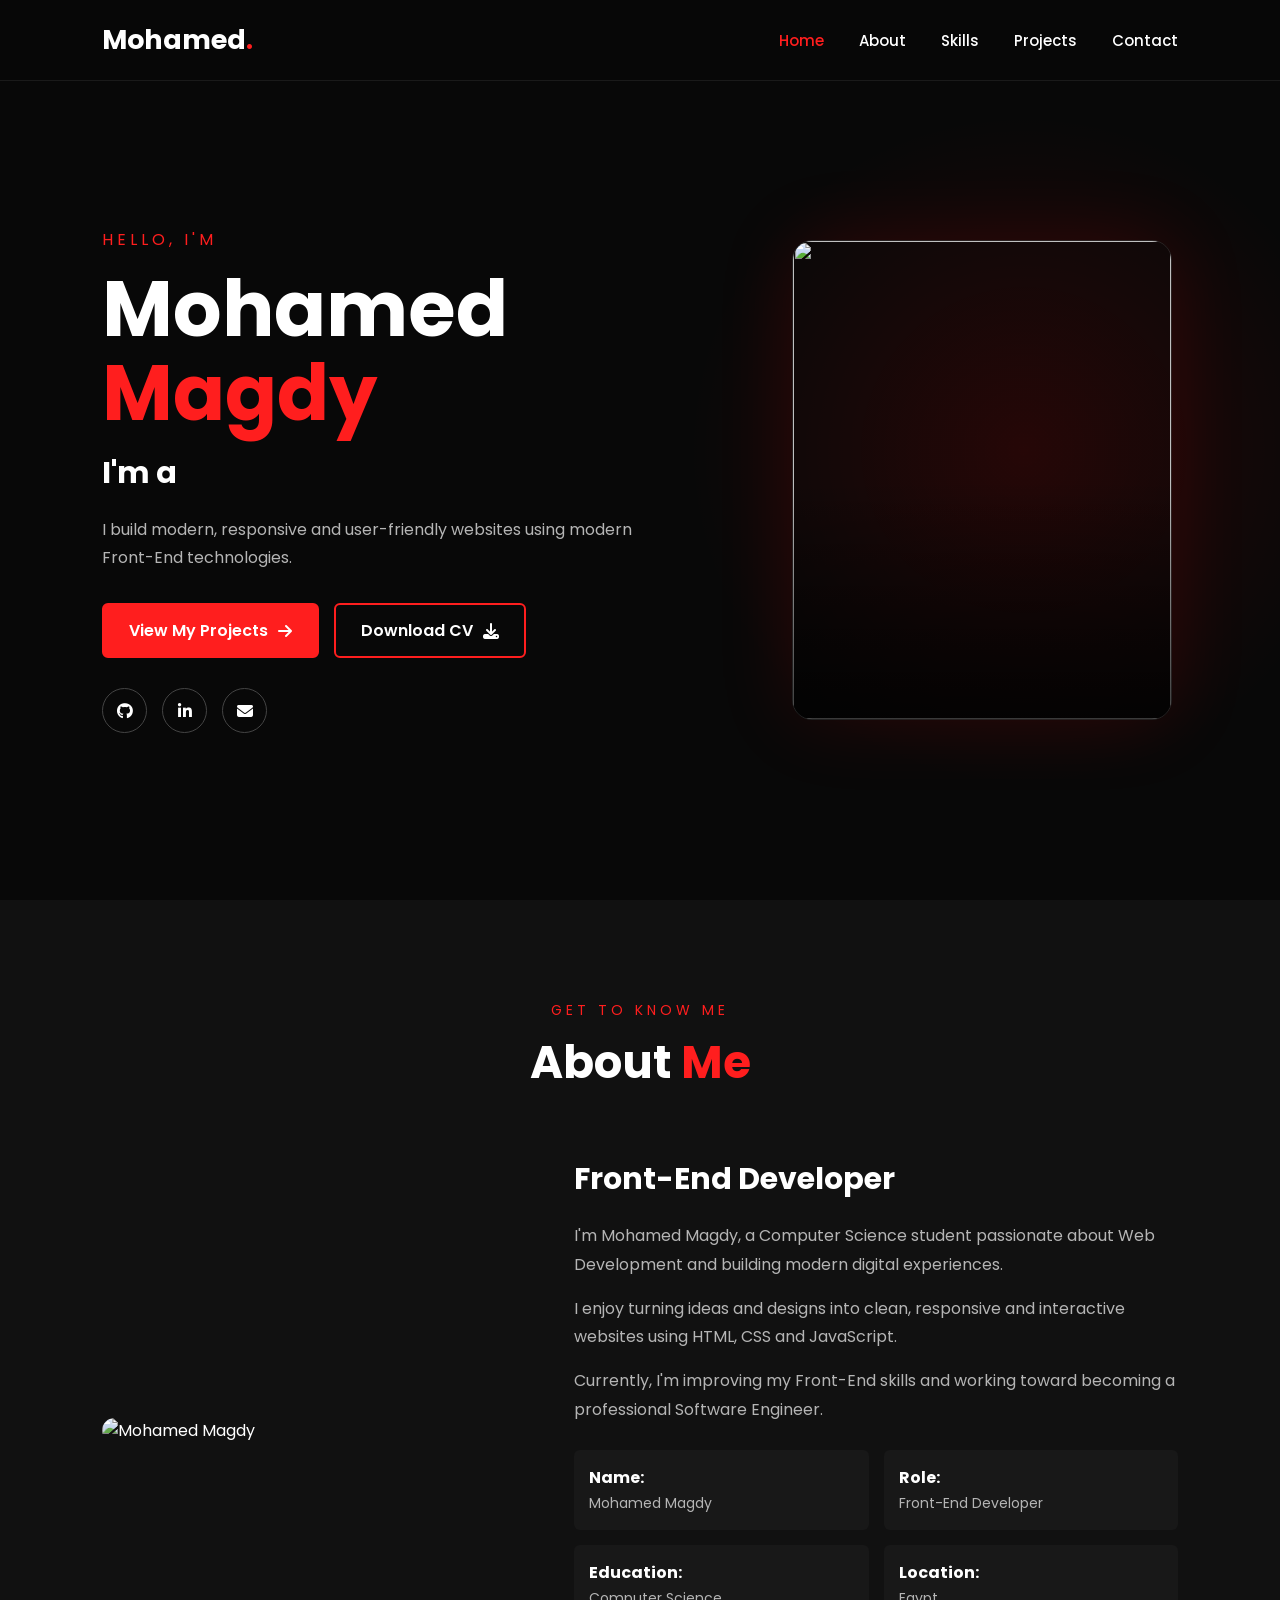
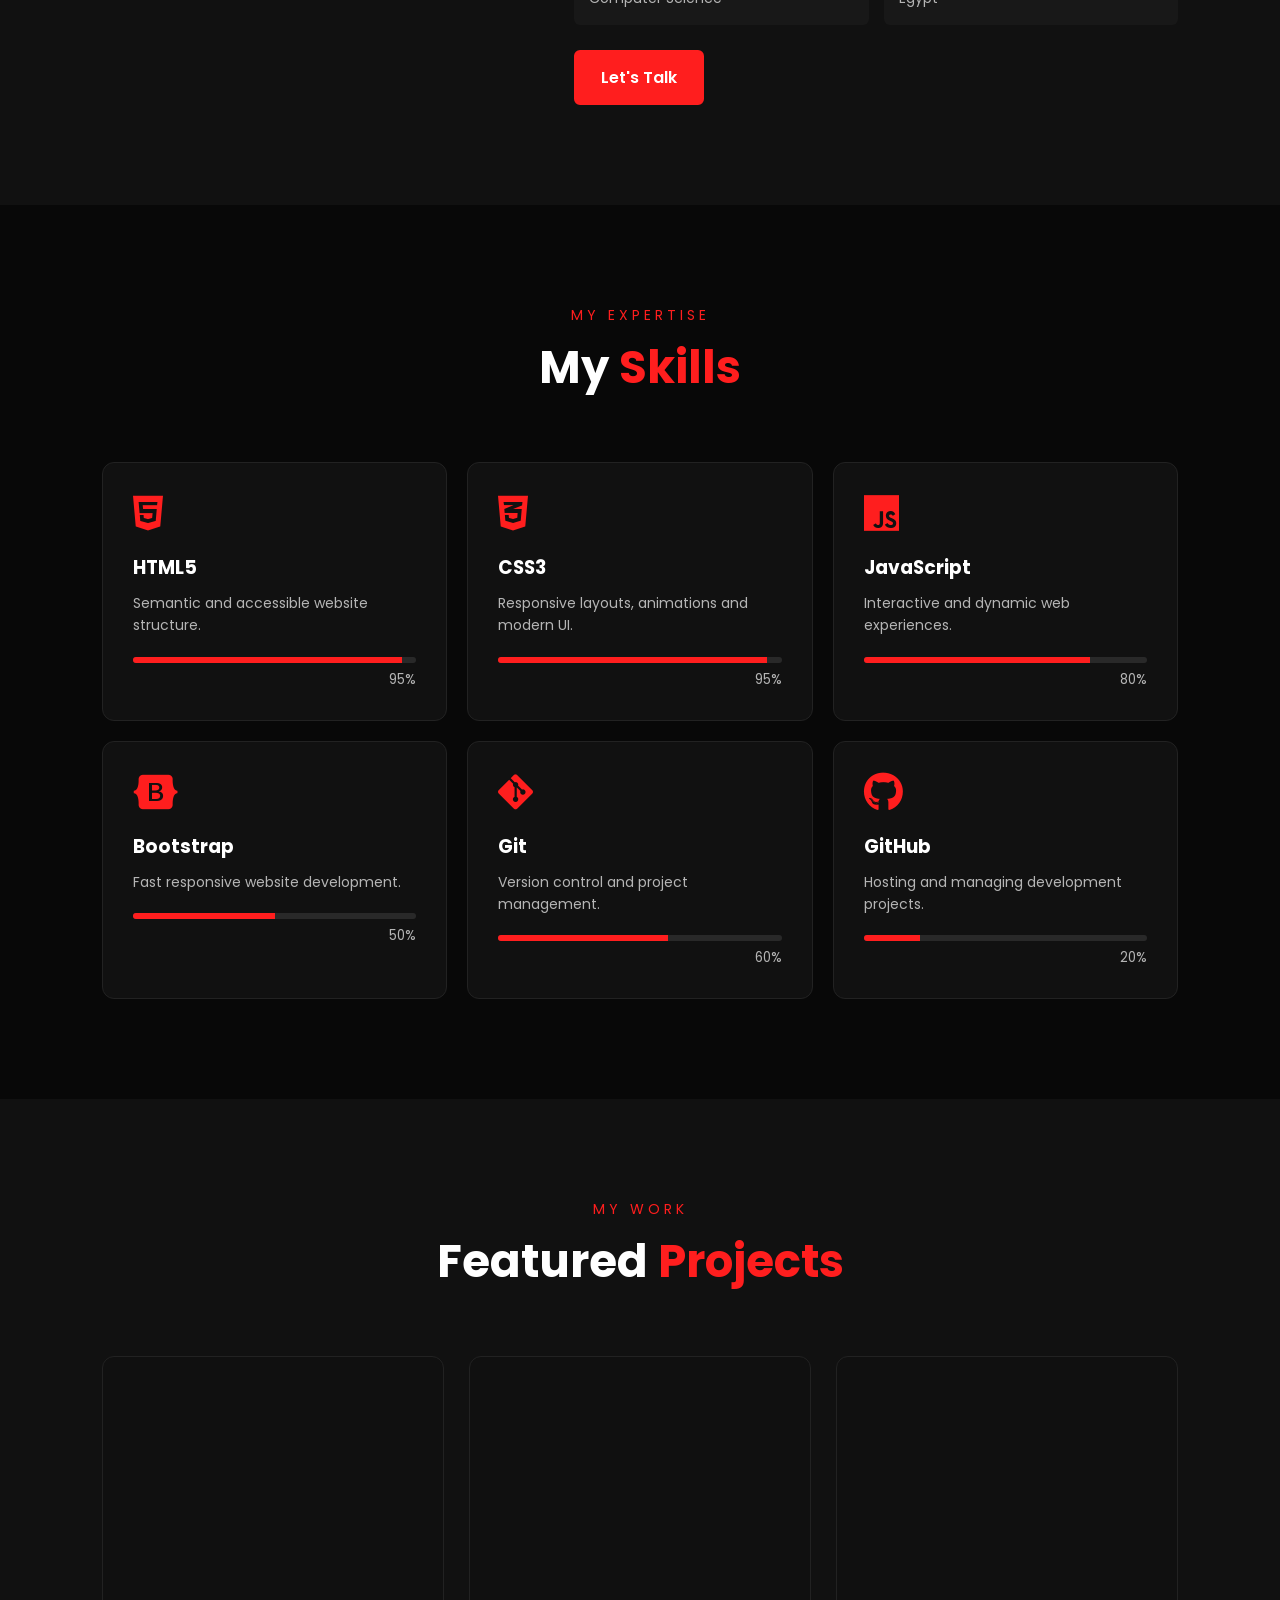
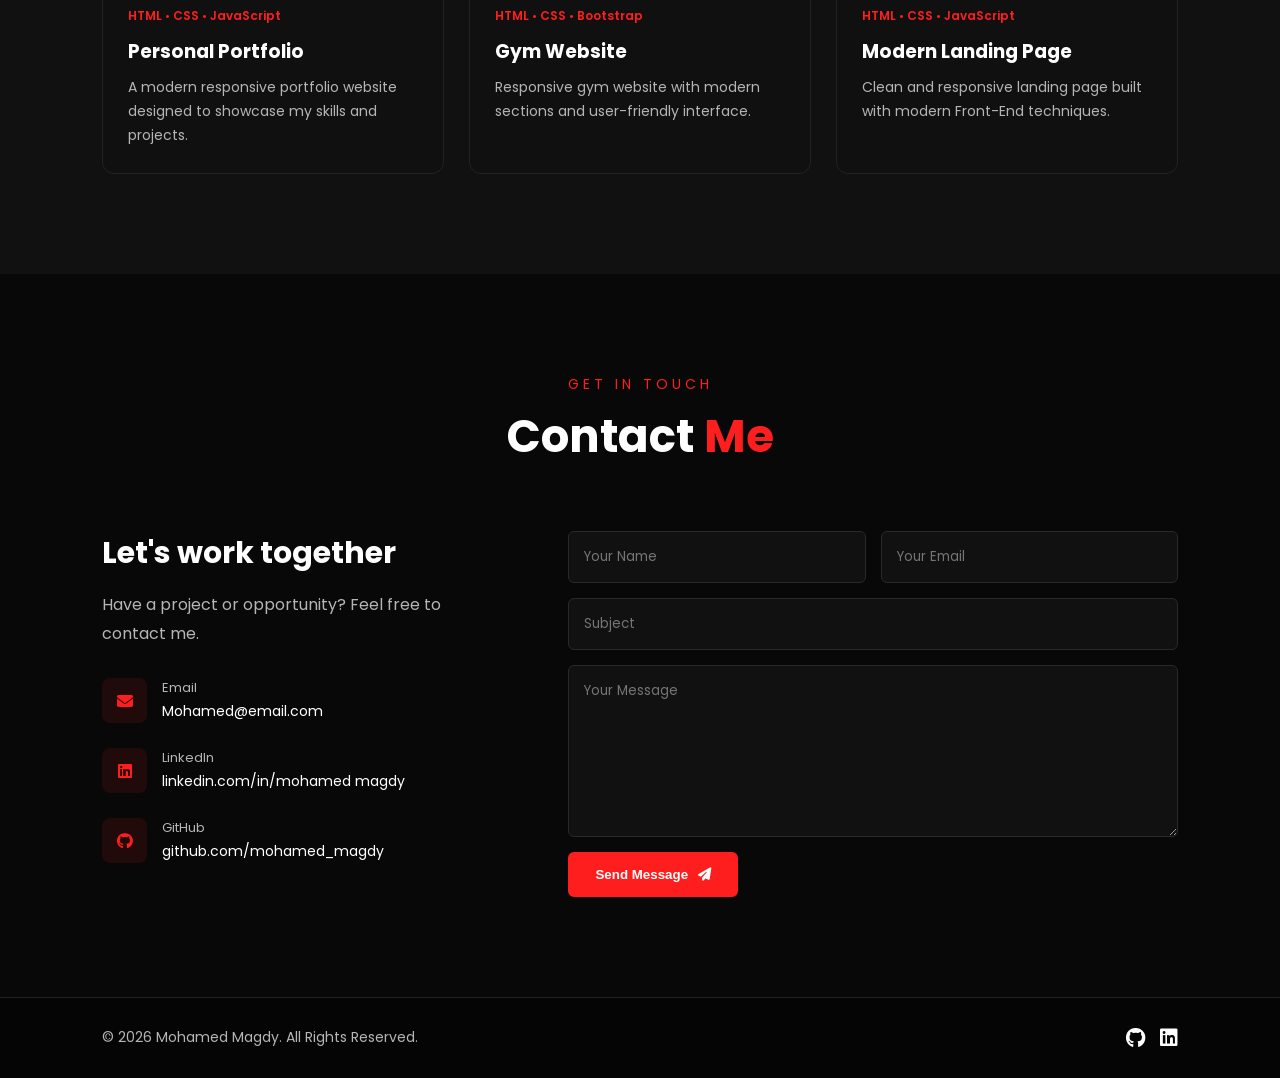
==== index.html @ a4d8a5c6 "Rename protofolu.html to index.html" ====
<!DOCTYPE html>
<html lang="en">

<head>
    <meta charset="UTF-8">

    <meta name="viewport" content="width=device-width, initial-scale=1.0">

    <meta name="description"
        content="Mohamed Magdy - Front-End Developer Portfolio">

    <title>Mohamed Magdy | Front-End Developer</title>
<link rel="stylesheet" href="proto.css">
   
    <link rel="preconnect" href="https://fonts.googleapis.com">
    <link rel="preconnect" href="https://fonts.gstatic.com" crossorigin>

    <link
        href="https://fonts.googleapis.com/css2?family=Poppins:wght@300;400;500;600;700&display=swap"
        rel="stylesheet">

   
    <link
        rel="stylesheet"
        href="https://cdnjs.cloudflare.com/ajax/libs/font-awesome/6.5.2/css/all.min.css">

    

</head>

<body>


    <header class="header">

        <a href="#home" class="logo">
            Mohamed<span>.</span>
        </a>

        <nav class="navbar" id="navbar">

            <a href="#home" class="active">Home</a>
            <a href="#about">About</a>
            <a href="#skills">Skills</a>
            <a href="#projects">Projects</a>
            <a href="#contact">Contact</a>

        </nav>

        <div class="menu-icon" id="menu-icon">
            <i class="fa-solid fa-bars"></i>
        </div>

    </header>


    <!-- home -->

    <section class="home" id="home">

        <div class="home-content">

            <p class="small-title">HELLO, I'M</p>

            <h1>
                Mohamed <span>Magdy</span>
            </h1>

            <h2>
                I'm a <span class="typing"></span>
            </h2>

            <p class="home-description">
                I build modern, responsive and user-friendly websites
                using modern Front-End technologies.
            </p>

            <div class="home-buttons">

                <a href="#projects" class="btn">
                    View My Projects
                    <i class="fa-solid fa-arrow-right"></i>
                </a>

                <a href="MOHAMED MAGDY  DIAB CV.pdf" download class="btn btn-outline">
                    Download CV
                    <i class="fa-solid fa-download"></i>
                </a>

            </div>

            <div class="social-icons">

                <a href="#" target="_blank">
                    <i class="fa-brands fa-github"></i>
                </a>

                <a href="https://www.linkedin.com/in/mohamed-magdy-1033ab416/?lipi=urn%3Ali%3Apage%3Ad_flagship3_profile_view_base_contact_details%3BvwgbEEtARqCXtKPlC%2Fc%2B5A%3D%3D" target="_blank">
                    <i class="fa-brands fa-linkedin-in"></i>
                </a>

                <a href="m.magdy.webdev@gmail.com">
                    <i class="fa-solid fa-envelope"></i>
                </a>

            </div>

        </div>


        <div class="home-image">

            <div class="image-box">

                <img src="WhatsApp Image 2026-08-30 at 5.50.34 PM.jpeg"
                    alt="">

            </div>

        </div>

    </section>


    <!-- about -->

    <section class="about section" id="about">

        <div class="section-title">

            <p>GET TO KNOW ME</p>

            <h2>About <span>Me</span></h2>

        </div>


        <div class="about-container">

            <div class="about-image">

                <img src="WhatsApp Image 2026-08-30 at 5.50.34 PM.jpeg"
                    alt="Mohamed Magdy">

            </div>


            <div class="about-content">

                <h3>
                    Front-End Developer
                </h3>

                <p>
                    I'm Mohamed Magdy, a Computer Science student
                    passionate about Web Development and building
                    modern digital experiences.
                </p>

                <p>
                    I enjoy turning ideas and designs into clean,
                    responsive and interactive websites using
                    HTML, CSS and JavaScript.
                </p>

                <p>
                    Currently, I'm improving my Front-End skills
                    and working toward becoming a professional
                    Software Engineer.
                </p>


                <div class="about-info">

                    <div>
                        <strong>Name:</strong>
                        <span>Mohamed Magdy</span>
                    </div>

                    <div>
                        <strong>Role:</strong>
                        <span>Front-End Developer</span>
                    </div>

                    <div>
                        <strong>Education:</strong>
                        <span>Computer Science</span>
                    </div>

                    <div>
                        <strong>Location:</strong>
                        <span>Egypt</span>
                    </div>

                </div>

                <a href="#contact" class="btn">
                    Let's Talk
                </a>

            </div>

        </div>

    </section>


    <!-- skills-->

    <section class="skills section" id="skills">

        <div class="section-title">

            <p>MY EXPERTISE</p>

            <h2>My <span>Skills</span></h2>

        </div>


        <div class="skills-container">

            <div class="skill-card">

                <i class="fa-brands fa-html5"></i>

                <h3>HTML5</h3>

                <p>
                    Semantic and accessible website structure.
                </p>

                <div class="skill-bar">
                    <span style="width: 95%"></span>
                </div>

                <small>95%</small>

            </div>


            <div class="skill-card">

                <i class="fa-brands fa-css3-alt"></i>

                <h3>CSS3</h3>

                <p>
                    Responsive layouts, animations and modern UI.
                </p>

                <div class="skill-bar">
                    <span style="width: 95%"></span>
                </div>

                <small>95%</small>

            </div>


            <div class="skill-card">

                <i class="fa-brands fa-js"></i>

                <h3>JavaScript</h3>

                <p>
                    Interactive and dynamic web experiences.
                </p>

                <div class="skill-bar">
                    <span style="width: 80%"></span>
                </div>

                <small>80%</small>

            </div>


            <div class="skill-card">

                <i class="fa-brands fa-bootstrap"></i>

                <h3>Bootstrap</h3>

                <p>
                    Fast responsive website development.
                </p>

                <div class="skill-bar">
                    <span style="width: 50%"></span>
                </div>

                <small>50%</small>

            </div>


            <div class="skill-card">

                <i class="fa-brands fa-git-alt"></i>

                <h3>Git</h3>

                <p>
                    Version control and project management.
                </p>

                <div class="skill-bar">
                    <span style="width: 60%"></span>
                </div>

                <small>60%</small>

            </div>


            <div class="skill-card">

                <i class="fa-brands fa-github"></i>

                <h3>GitHub</h3>

                <p>
                    Hosting and managing development projects.
                </p>

                <div class="skill-bar">
                    <span style="width: 20%"></span>
                </div>

                <small>20%</small>

            </div>

        </div>

    </section>


    <!-- project-->

    <section class="projects section" id="projects">

        <div class="section-title">

            <p>MY WORK</p>

            <h2>Featured <span>Projects</span></h2>

        </div>


        <div class="projects-container">


           

            <div class="project-card">

                <div class="project-image">

                    

                    <div class="project-overlay">

                        <a href="#" target="_blank">
                            <i class="fa-solid fa-arrow-up-right-from-square"></i>
                        </a>

                        <a href="#" target="_blank">
                            <i class="fa-brands fa-github"></i>
                        </a>

                    </div>

                </div>


                <div class="project-content">

                    <span>HTML • CSS • JavaScript</span>

                    <h3>Personal Portfolio</h3>

                    <p>
                        A modern responsive portfolio website
                        designed to showcase my skills and projects.
                    </p>

                </div>

            </div>


           

            <div class="project-card">

                <div class="project-image">

                   

                    <div class="project-overlay">

                        <a href="#" target="_blank">
                            <i class="fa-solid fa-arrow-up-right-from-square"></i>
                        </a>

                        <a href="#" target="_blank">
                            <i class="fa-brands fa-github"></i>
                        </a>

                    </div>

                </div>


                <div class="project-content">

                    <span>HTML • CSS • Bootstrap</span>

                    <h3>Gym Website</h3>

                    <p>
                        Responsive gym website with modern
                        sections and user-friendly interface.
                    </p>

                </div>

            </div>


           

            <div class="project-card">

                <div class="project-image">

                    

                    <div class="project-overlay">

                        <a href="#" target="_blank">
                            <i class="fa-solid fa-arrow-up-right-from-square"></i>
                        </a>

                        <a href="#" target="_blank">
                            <i class="fa-brands fa-github"></i>
                        </a>

                    </div>

                </div>


                <div class="project-content">

                    <span>HTML • CSS • JavaScript</span>

                    <h3>Modern Landing Page</h3>

                    <p>
                        Clean and responsive landing page
                        built with modern Front-End techniques.
                    </p>

                </div>

            </div>

        </div>

    </section>


    <!--  contact  -->

    <section class="contact section" id="contact">

        <div class="section-title">

            <p>GET IN TOUCH</p>

            <h2>Contact <span>Me</span></h2>

        </div>


        <div class="contact-container">


            <div class="contact-info">

                <h3>Let's work together</h3>

                <p>
                    Have a project or opportunity?
                    Feel free to contact me.
                </p>


                <div class="contact-item">

                    <i class="fa-solid fa-envelope"></i>

                    <div>
                        <span>Email</span>
                        <a href="m.magdy.webdev@gmail.com">
                            Mohamed@email.com
                        </a>
                    </div>

                </div>


                <div class="contact-item">

                    <i class="fa-brands fa-linkedin"></i>

                    <div>
                        <span>LinkedIn</span>
                        <a href="https://www.linkedin.com/in/mohamed-magdy-1033ab416/?lipi=urn%3Ali%3Apage%3Ad_flagship3_profile_view_base_contact_details%3BvwgbEEtARqCXtKPlC%2Fc%2B5A%3D%3D">
                            linkedin.com/in/mohamed magdy
                        </a>
                    </div>

                </div>


                <div class="contact-item">

                    <i class="fa-brands fa-github"></i>

                    <div>
                        <span>GitHub</span>
                        <a href="#">
                            github.com/mohamed_magdy
                        </a>
                    </div>

                </div>

            </div>


            <form class="contact-form" id="contact-form">

                <div class="input-group">

                    <input
                        type="text"
                        placeholder="Your Name"
                        required>

                    <input
                        type="email"
                        placeholder="Your Email"
                        required>

                </div>


                <input
                    type="text"
                    placeholder="Subject"
                    required>


                <textarea
                    placeholder="Your Message"
                    rows="7"
                    required></textarea>


                <button type="submit" class="btn">

                    Send Message

                    <i class="fa-solid fa-paper-plane"></i>

                </button>

            </form>

        </div>

    </section>


    <!-- footer-->

    <footer class="footer">

        <p>
            © 2026 Mohamed Magdy. All Rights Reserved.
        </p>

        <div>

            <a href="#">
                <i class="fa-brands fa-github"></i>
            </a>

            <a href="https://www.linkedin.com/in/mohamed-magdy-1033ab416/?lipi=urn%3Ali%3Apage%3Ad_flagship3_profile_view_base_contact_details%3BvwgbEEtARqCXtKPlC%2Fc%2B5A%3D%3D">
                <i class="fa-brands fa-linkedin"></i>
            </a>

        </div>

    </footer>


    <!-- JS -->

    <script src="script.js">
        

const menuIcon = document.getElementById("menu-icon");
const navbar = document.getElementById("navbar");

menuIcon.addEventListener("click", () => {

    navbar.classList.toggle("active");

    const icon = menuIcon.querySelector("i");

    if (navbar.classList.contains("active")) {

        icon.classList.remove("fa-bars");

        icon.classList.add("fa-xmark");

    } else {

        icon.classList.remove("fa-xmark");

        icon.classList.add("fa-bars");

    }

});




document.querySelectorAll(".navbar a").forEach(link => {

    link.addEventListener("click", () => {

        navbar.classList.remove("active");

        const icon = menuIcon.querySelector("i");

        icon.classList.remove("fa-xmark");

        icon.classList.add("fa-bars");

    });

});



const typingElement = document.querySelector(".typing");

const words = [
    "Front-End Developer",
    "Web Developer",
    "Computer Science Student"
];

let wordIndex = 0;
let charIndex = 0;
let deleting = false;


function typeEffect() {

    const currentWord = words[wordIndex];

    if (!deleting) {

        typingElement.textContent =
            currentWord.substring(0, charIndex + 1);

        charIndex++;

        if (charIndex === currentWord.length) {

            deleting = true;

            setTimeout(typeEffect, 1500);

            return;
        }

    } else {

        typingElement.textContent =
            currentWord.substring(0, charIndex - 1);

        charIndex--;

        if (charIndex === 0) {

            deleting = false;

            wordIndex++;

            if (wordIndex === words.length) {
                wordIndex = 0;
            }

        }

    }

    setTimeout(typeEffect, deleting ? 50 : 100);
}

typeEffect();



const form = document.getElementById("contact-form");

form.addEventListener("submit", function (event) {

    event.preventDefault();

    alert("Thank you! Your message has been received.");

    form.reset();

});



const sections = document.querySelectorAll("section");

window.addEventListener("scroll", () => {

    let current = "";

    sections.forEach(section => {

        const sectionTop = section.offsetTop - 150;

        if (window.scrollY >= sectionTop) {

            current = section.getAttribute("id");

        }

    });


    document.querySelectorAll(".navbar a").forEach(link => {

        link.classList.remove("active");

        if (link.getAttribute("href") === "#" + current) {

            link.classList.add("active");

        }

    });

});
    </script>

</body>

</html>
---- proto.css ----
* {
    margin: 0;
    padding: 0;
    box-sizing: border-box;
    text-decoration: none;
    scroll-behavior: smooth;
}

:root {
    --bg-color: #080808;
    --second-bg-color: #111111;
    --text-color: #ffffff;
    --main-color: #ff1e1e;
    --gray-color: #b5b5b5;
}

body {
    font-family: "Poppins", sans-serif;
    background: var(--bg-color);
    color: var(--text-color);
}


/* ================= HEADER ================= */

.header {
    position: fixed;
    top: 0;
    left: 0;

    width: 100%;

    padding: 20px 8%;

    display: flex;
    justify-content: space-between;
    align-items: center;

    background: rgba(8, 8, 8, 0.9);

    backdrop-filter: blur(12px);

    z-index: 1000;

    border-bottom: 1px solid rgba(255,255,255,0.08);
}

.logo {
    font-size: 27px;
    font-weight: 700;

    color: white;
}

.logo span {
    color: var(--main-color);
}

.navbar {
    display: flex;
    gap: 35px;
}

.navbar a {
    color: white;
    font-size: 15px;
    font-weight: 500;

    transition: 0.3s;
}

.navbar a:hover,
.navbar a.active {
    color: var(--main-color);
}

.menu-icon {
    display: none;
    font-size: 25px;
    cursor: pointer;
}



.home {

    min-height: 100vh;

    padding: 120px 8% 60px;

    display: flex;

    align-items: center;

    justify-content: space-between;

    gap: 50px;

    background:
        radial-gradient(
            circle at 80% 50%,
            rgba(255, 0, 0, 0.12),
            transparent 30%
        );
}

.home-content {
    max-width: 650px;
}

.small-title {
    color: var(--main-color);
    font-size: 16px;
    letter-spacing: 4px;
    margin-bottom: 15px;
}

.home h1 {
    font-size: clamp(45px, 6vw, 80px);
    line-height: 1.1;
    margin-bottom: 15px;
}

.home h1 span {
    color: var(--main-color);
}

.home h2 {
    font-size: 30px;
    margin-bottom: 20px;
}

.home h2 span {
    color: var(--main-color);
}

.home-description {
    color: var(--gray-color);
    line-height: 1.8;
    max-width: 550px;
}

.home-buttons {
    display: flex;
    gap: 15px;
    margin-top: 30px;
}

.btn {
    display: inline-flex;

    align-items: center;
    justify-content: center;

    gap: 10px;

    padding: 13px 25px;

    background: var(--main-color);

    color: white;

    border-radius: 6px;

    font-weight: 600;

    transition: 0.3s;

    border: 2px solid var(--main-color);

    cursor: pointer;
}

.btn:hover {
    transform: translateY(-4px);

    box-shadow:
        0 10px 30px rgba(255, 30, 30, 0.25);
}

.btn-outline {
    background: transparent;
}

.social-icons {
    display: flex;
    gap: 15px;
    margin-top: 30px;
}

.social-icons a {
    width: 45px;
    height: 45px;

    display: flex;

    align-items: center;
    justify-content: center;

    border: 1px solid #444;

    border-radius: 50%;

    color: white;

    transition: 0.3s;
}

.social-icons a:hover {
    background: var(--main-color);

    border-color: var(--main-color);

    transform: translateY(-4px);
}


/* ================= HOME IMAGE ================= */

.home-image {
    width: 420px;
}

.image-box {
    width: 380px;
    height: 480px;

    position: relative;

    overflow: hidden;

    border-radius: 20px;

    border: 1px solid rgba(255,255,255,0.1);

    box-shadow:
        0 0 80px rgba(255,0,0,0.12);
}

.image-box::after {
    content: "";

    position: absolute;

    inset: 0;

    background:
        linear-gradient(
            to top,
            rgba(0,0,0,0.7),
            transparent 50%
        );
}

.image-box img {
    width: 100%;
    height: 100%;

    object-fit: cover;

    object-position: center;

    transition: 0.5s;
}

.image-box:hover img {
    transform: scale(1.05);
}



.section {
    padding: 100px 8%;
}

.section-title {
    text-align: center;
    margin-bottom: 60px;
}

.section-title p {
    color: var(--main-color);
    font-size: 14px;
    letter-spacing: 4px;
}

.section-title h2 {
    font-size: 45px;
    margin-top: 8px;
}

.section-title h2 span {
    color: var(--main-color);
}



.about {
    background: var(--second-bg-color);
}

.about-container {
    display: grid;

    grid-template-columns: 0.8fr 1.2fr;

    gap: 70px;

    align-items: center;

    max-width: 1100px;

    margin: auto;
}

.about-image img {
    width: 100%;

    max-width: 380px;

    border-radius: 15px;

    display: block;

    filter: grayscale(20%);
}

.about-content h3 {
    font-size: 30px;
    margin-bottom: 20px;
}

.about-content p {
    color: var(--gray-color);

    line-height: 1.8;

    margin-bottom: 15px;
}

.about-info {
    display: grid;

    grid-template-columns: 1fr 1fr;

    gap: 15px;

    margin: 25px 0;
}

.about-info div {
    padding: 15px;

    background: #181818;

    border-radius: 6px;
}

.about-info strong {
    display: block;
    color: white;
}

.about-info span {
    color: var(--gray-color);
    font-size: 14px;
}



.skills-container {
    max-width: 1100px;

    margin: auto;

    display: grid;

    grid-template-columns:
        repeat(3, 1fr);

    gap: 20px;
}

.skill-card {
    background: #111;

    padding: 30px;

    border: 1px solid #222;

    border-radius: 12px;

    transition: 0.3s;
}

.skill-card:hover {
    transform: translateY(-8px);

    border-color: var(--main-color);
}

.skill-card i {
    font-size: 40px;

    color: var(--main-color);

    margin-bottom: 20px;
}

.skill-card h3 {
    margin-bottom: 10px;
}

.skill-card p {
    color: var(--gray-color);

    font-size: 14px;

    line-height: 1.6;

    margin-bottom: 20px;
}

.skill-bar {
    height: 6px;

    background: #292929;

    border-radius: 10px;

    overflow: hidden;
}

.skill-bar span {
    display: block;

    height: 100%;

    background: var(--main-color);
}

.skill-card small {
    display: block;

    text-align: right;

    margin-top: 7px;

    color: var(--gray-color);
}



.projects {
    background: var(--second-bg-color);
}

.projects-container {
    max-width: 1100px;

    margin: auto;

    display: grid;

    grid-template-columns:
        repeat(3, 1fr);

    gap: 25px;
}

.project-card {
    background: #101010;

    border: 1px solid #222;

    border-radius: 12px;

    overflow: hidden;

    transition: 0.3s;
}

.project-card:hover {
    transform: translateY(-8px);

    border-color: var(--main-color);
}

.project-image {
    height: 220px;

    position: relative;

    overflow: hidden;
}

.project-image img {
    width: 100%;
    height: 100%;

    object-fit: cover;

    transition: 0.5s;
}

.project-card:hover img {
    transform: scale(1.08);
}

.project-overlay {
    position: absolute;

    inset: 0;

    background: rgba(0,0,0,0.75);

    display: flex;

    align-items: center;
    justify-content: center;

    gap: 15px;

    opacity: 0;

    transition: 0.3s;
}

.project-card:hover .project-overlay {
    opacity: 1;
}

.project-overlay a {
    width: 45px;
    height: 45px;

    display: flex;

    align-items: center;
    justify-content: center;

    background: var(--main-color);

    color: white;

    border-radius: 50%;
}

.project-content {
    padding: 25px;
}

.project-content span {
    color: var(--main-color);

    font-size: 12px;

    font-weight: 600;
}

.project-content h3 {
    margin: 10px 0;
}

.project-content p {
    color: var(--gray-color);

    font-size: 14px;

    line-height: 1.7;
}



.contact-container {
    max-width: 1100px;

    margin: auto;

    display: grid;

    grid-template-columns: 0.8fr 1.2fr;

    gap: 60px;
}

.contact-info h3 {
    font-size: 30px;

    margin-bottom: 15px;
}

.contact-info > p {
    color: var(--gray-color);

    line-height: 1.8;

    margin-bottom: 30px;
}

.contact-item {
    display: flex;

    gap: 15px;

    margin-bottom: 25px;

    align-items: center;
}

.contact-item > i {
    width: 45px;
    height: 45px;

    display: flex;

    align-items: center;
    justify-content: center;

    background: rgba(255,30,30,0.1);

    color: var(--main-color);

    border-radius: 8px;
}

.contact-item span {
    display: block;

    font-size: 13px;

    color: var(--gray-color);
}

.contact-item a {
    color: white;

    font-size: 14px;
}

.contact-form {
    display: flex;

    flex-direction: column;

    gap: 15px;
}

.input-group {
    display: grid;

    grid-template-columns: 1fr 1fr;

    gap: 15px;
}

.contact-form input,
.contact-form textarea {
    width: 100%;

    padding: 15px;

    background: #111;

    border: 1px solid #292929;

    border-radius: 6px;

    color: white;

    outline: none;

    font-family: inherit;

    resize: vertical;

    transition: 0.3s;
}

.contact-form input:focus,
.contact-form textarea:focus {
    border-color: var(--main-color);
}

.contact-form .btn {
    align-self: flex-start;
}



.footer {
    padding: 25px 8%;

    background: #050505;

    border-top: 1px solid #222;

    display: flex;

    align-items: center;

    justify-content: space-between;
}

.footer p {
    color: var(--gray-color);

    font-size: 14px;
}

.footer div {
    display: flex;

    gap: 15px;
}

.footer a {
    color: white;

    font-size: 20px;

    transition: 0.3s;
}

.footer a:hover {
    color: var(--main-color);
}



@media (max-width: 950px) {

    .home {
        flex-direction: column-reverse;

        text-align: center;

        padding-top: 140px;
    }

    .home-description {
        margin: auto;
    }

    .home-buttons,
    .social-icons {
        justify-content: center;
    }

    .home-image {
        width: 320px;
    }

    .image-box {
        width: 320px;
        height: 380px;
    }

    .about-container,
    .contact-container {
        grid-template-columns: 1fr;
    }

    .about-image {
        text-align: center;
    }

    .about-image img {
        margin: auto;
    }

    .skills-container {
        grid-template-columns: repeat(2, 1fr);
    }

    .projects-container {
        grid-template-columns: repeat(2, 1fr);
    }

}


@media (max-width: 700px) {

    .header {
        padding: 18px 6%;
    }

    .menu-icon {
        display: block;
    }

    .navbar {
        position: absolute;

        top: 100%;

        left: -100%;

        width: 100%;

        background: #0b0b0b;

        flex-direction: column;

        padding: 25px 8%;

        gap: 20px;

        transition: 0.3s;
    }

    .navbar.active {
        left: 0;
    }

    .home {
        padding-left: 6%;
        padding-right: 6%;
    }

    .section {
        padding: 80px 6%;
    }

    .home h1 {
        font-size: 45px;
    }

    .home h2 {
        font-size: 22px;
    }

    .home-buttons {
        flex-direction: column;
    }

    .skills-container,
    .projects-container {
        grid-template-columns: 1fr;
    }

    .about-info {
        grid-template-columns: 1fr;
    }

    .input-group {
        grid-template-columns: 1fr;
    }

    .footer {
        flex-direction: column;

        gap: 15px;

        text-align: center;
    }

}
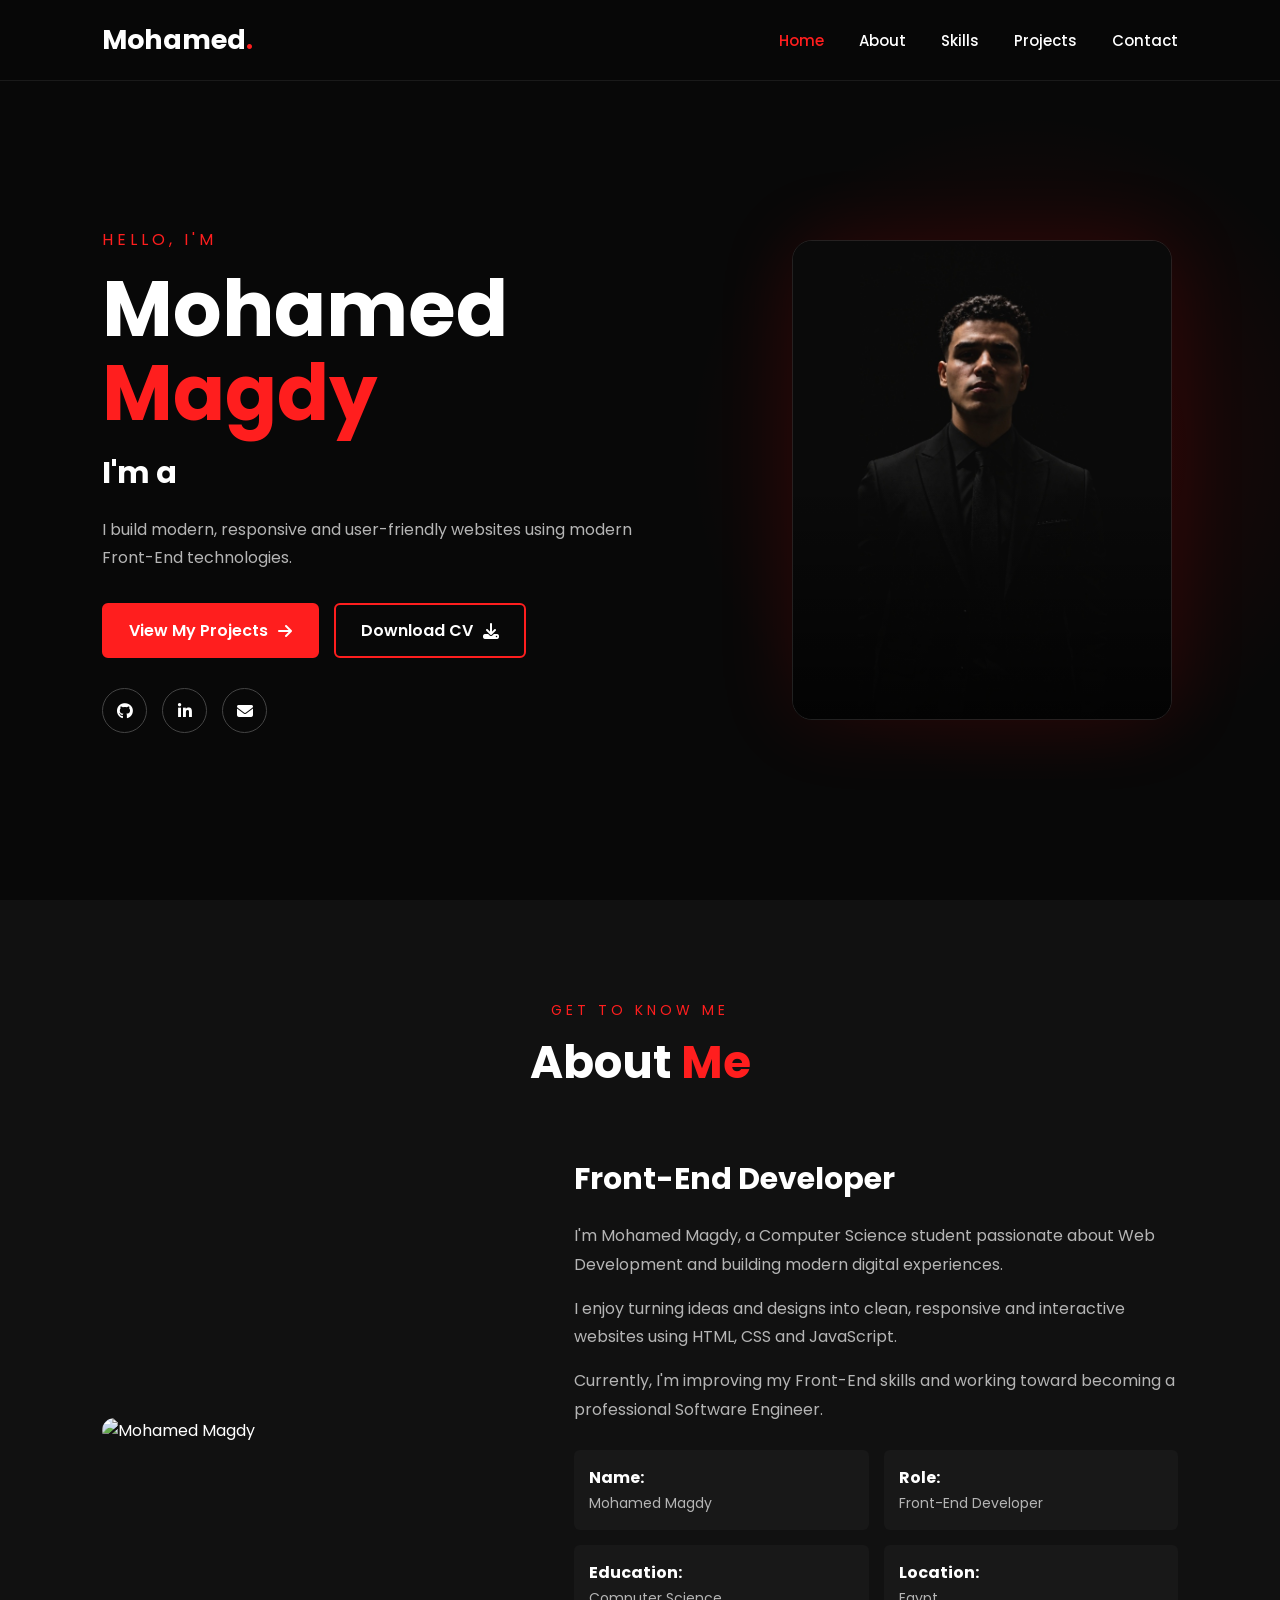
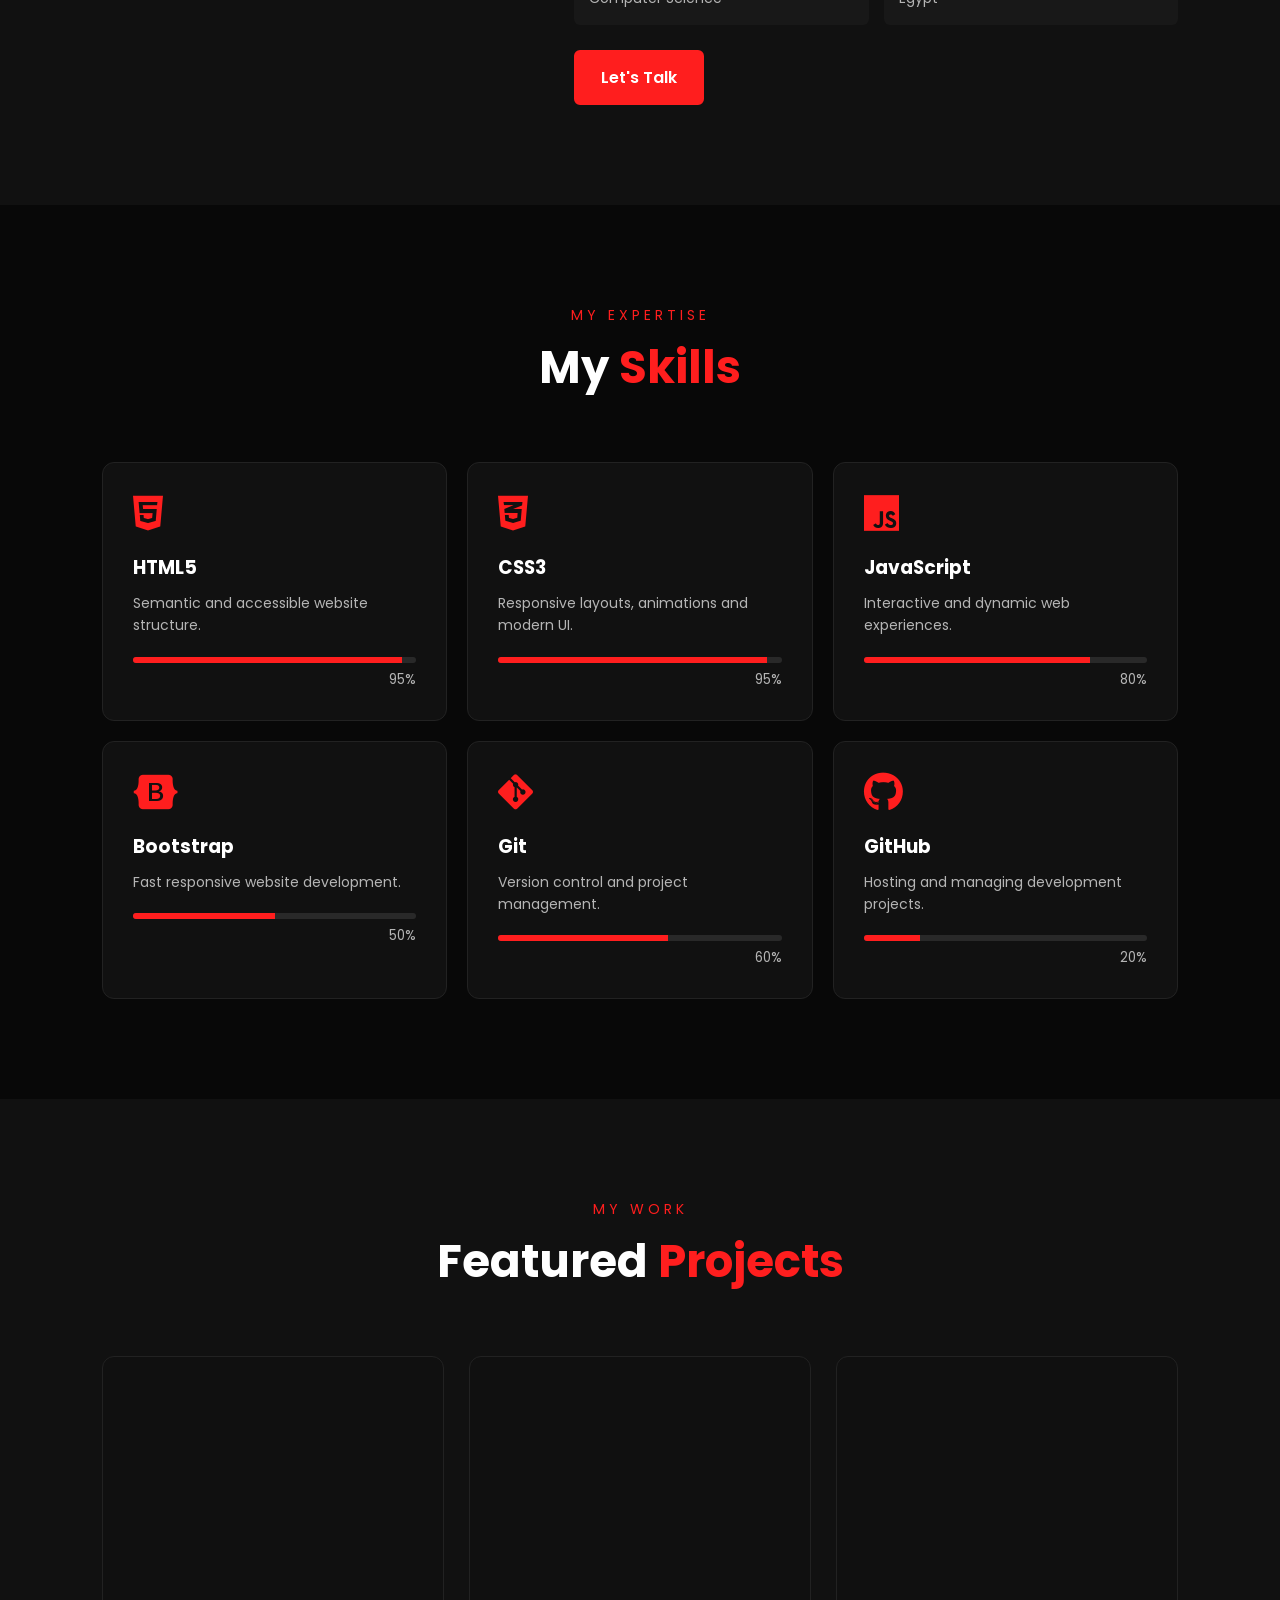
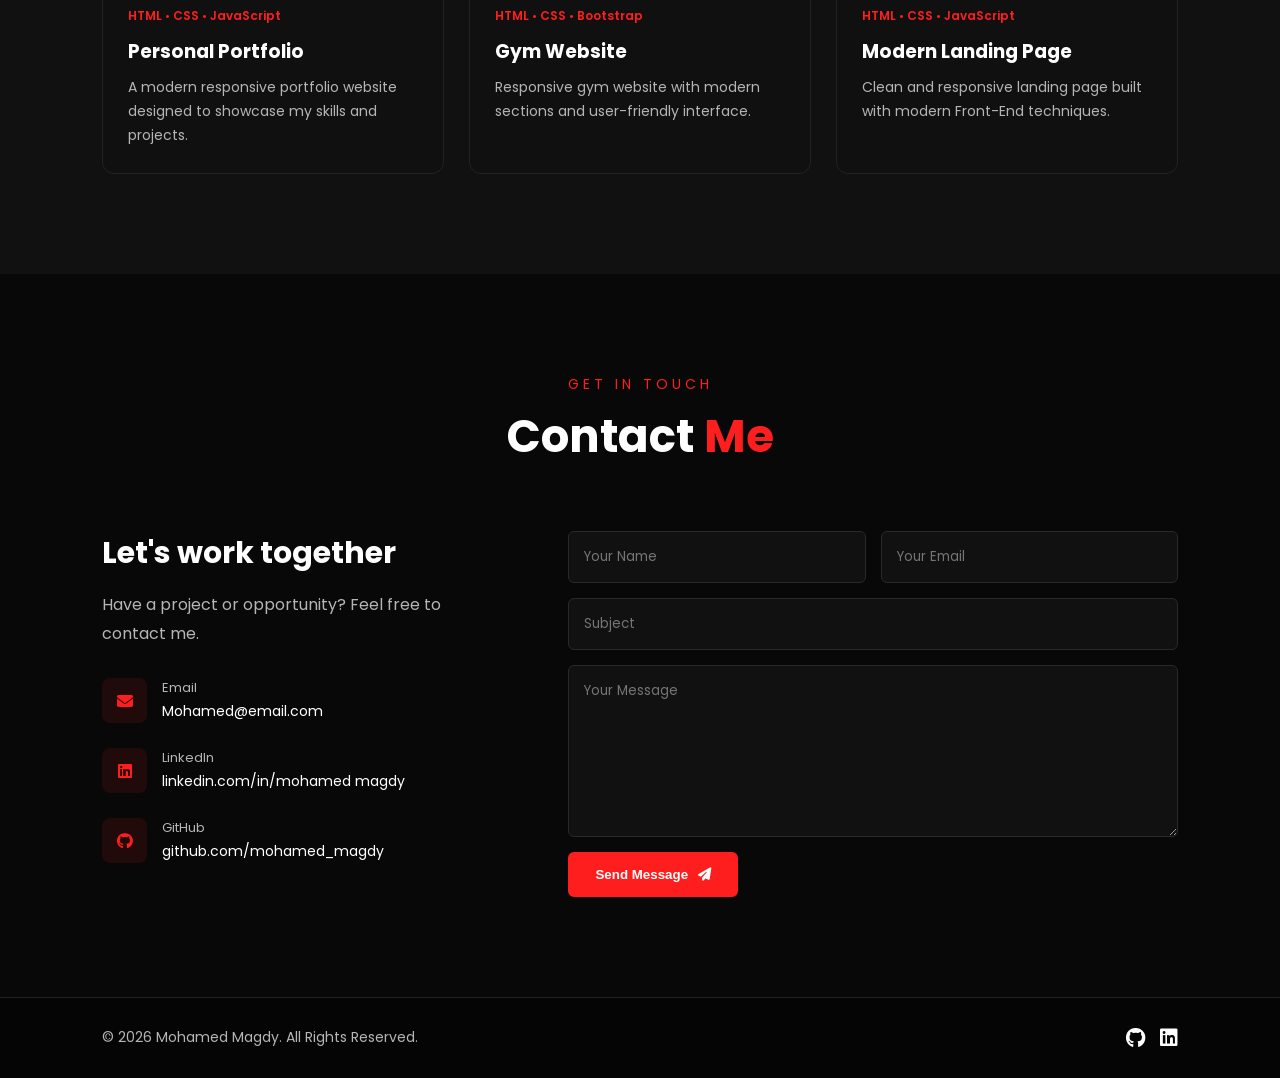
==== commit 90d72ca0: "Update index.html" ====
--- a/index.html
+++ b/index.html
@@ -112,7 +112,7 @@
 
             <div class="image-box">
 
-                <img src="WhatsApp Image 2026-08-30 at 5.50.34 PM.jpeg"
+                <img src="../imgpro/profile.jpeg"
                     alt="">
 
             </div>
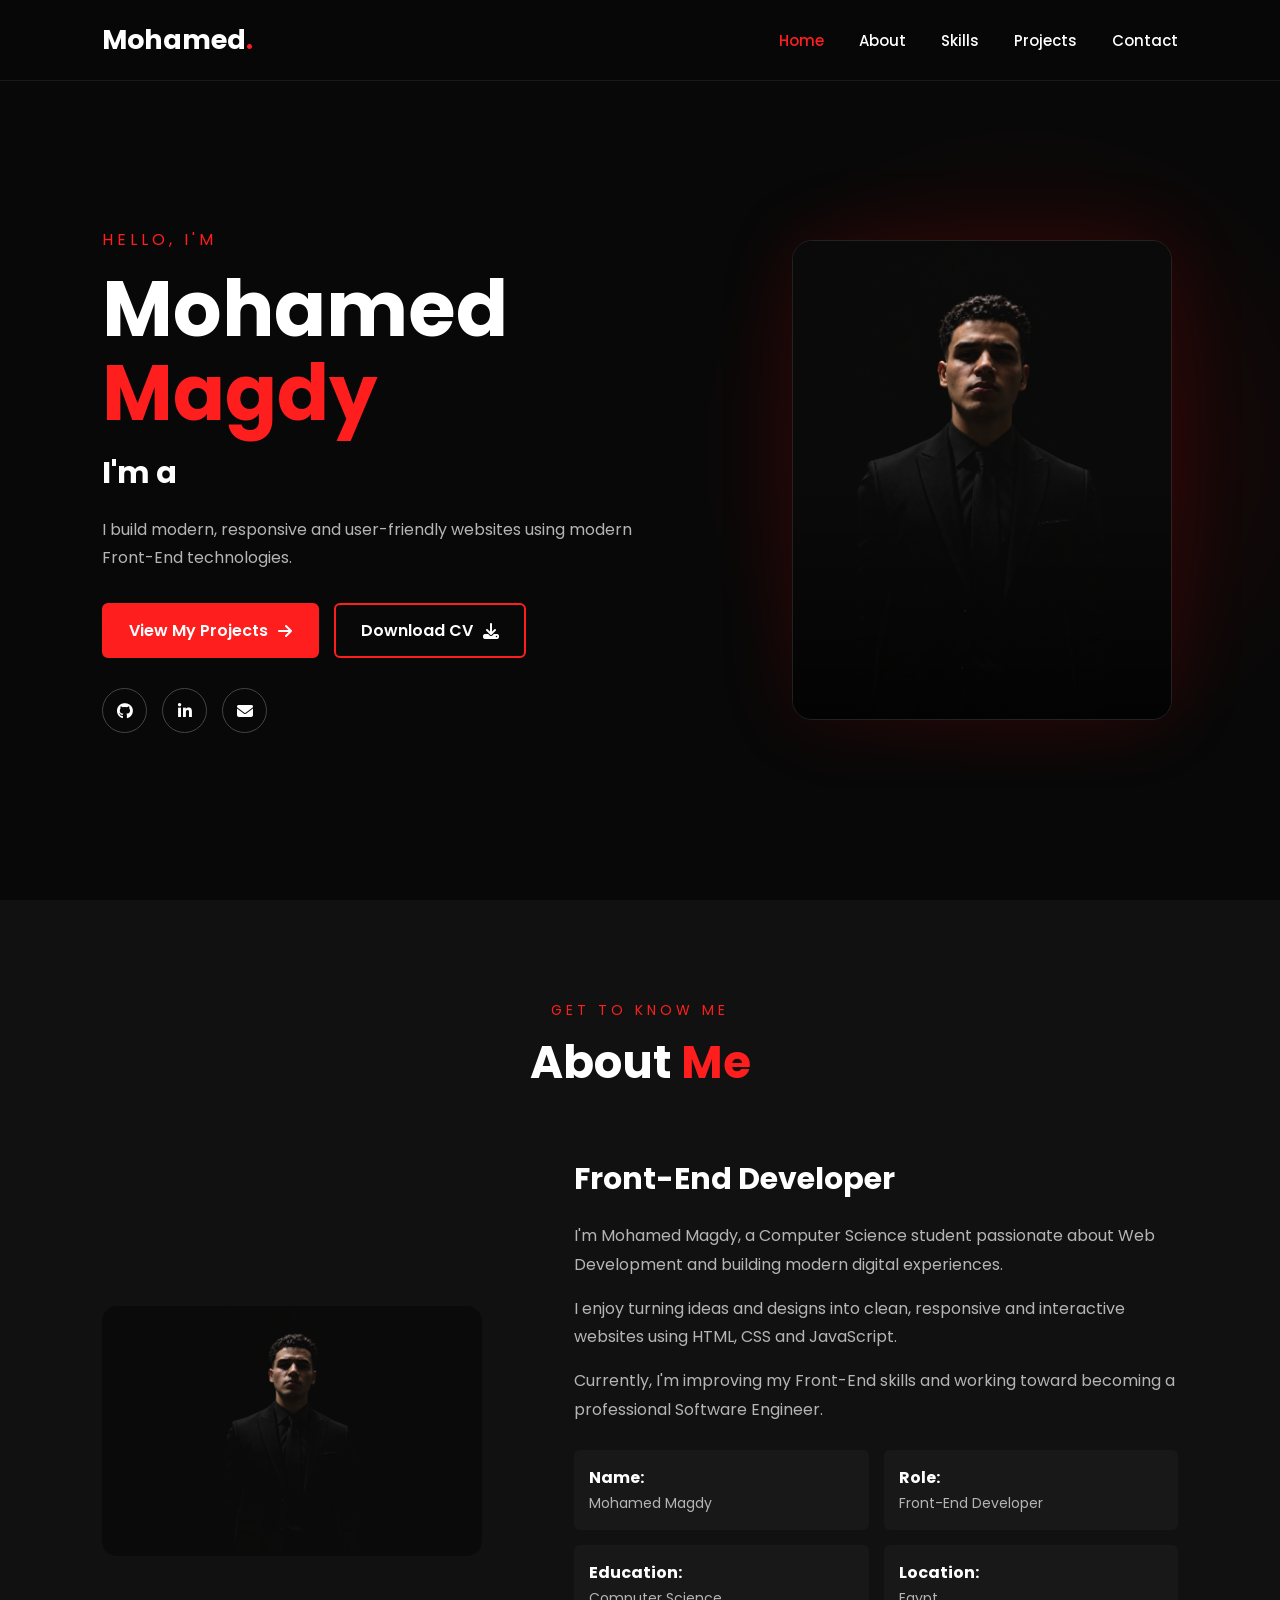
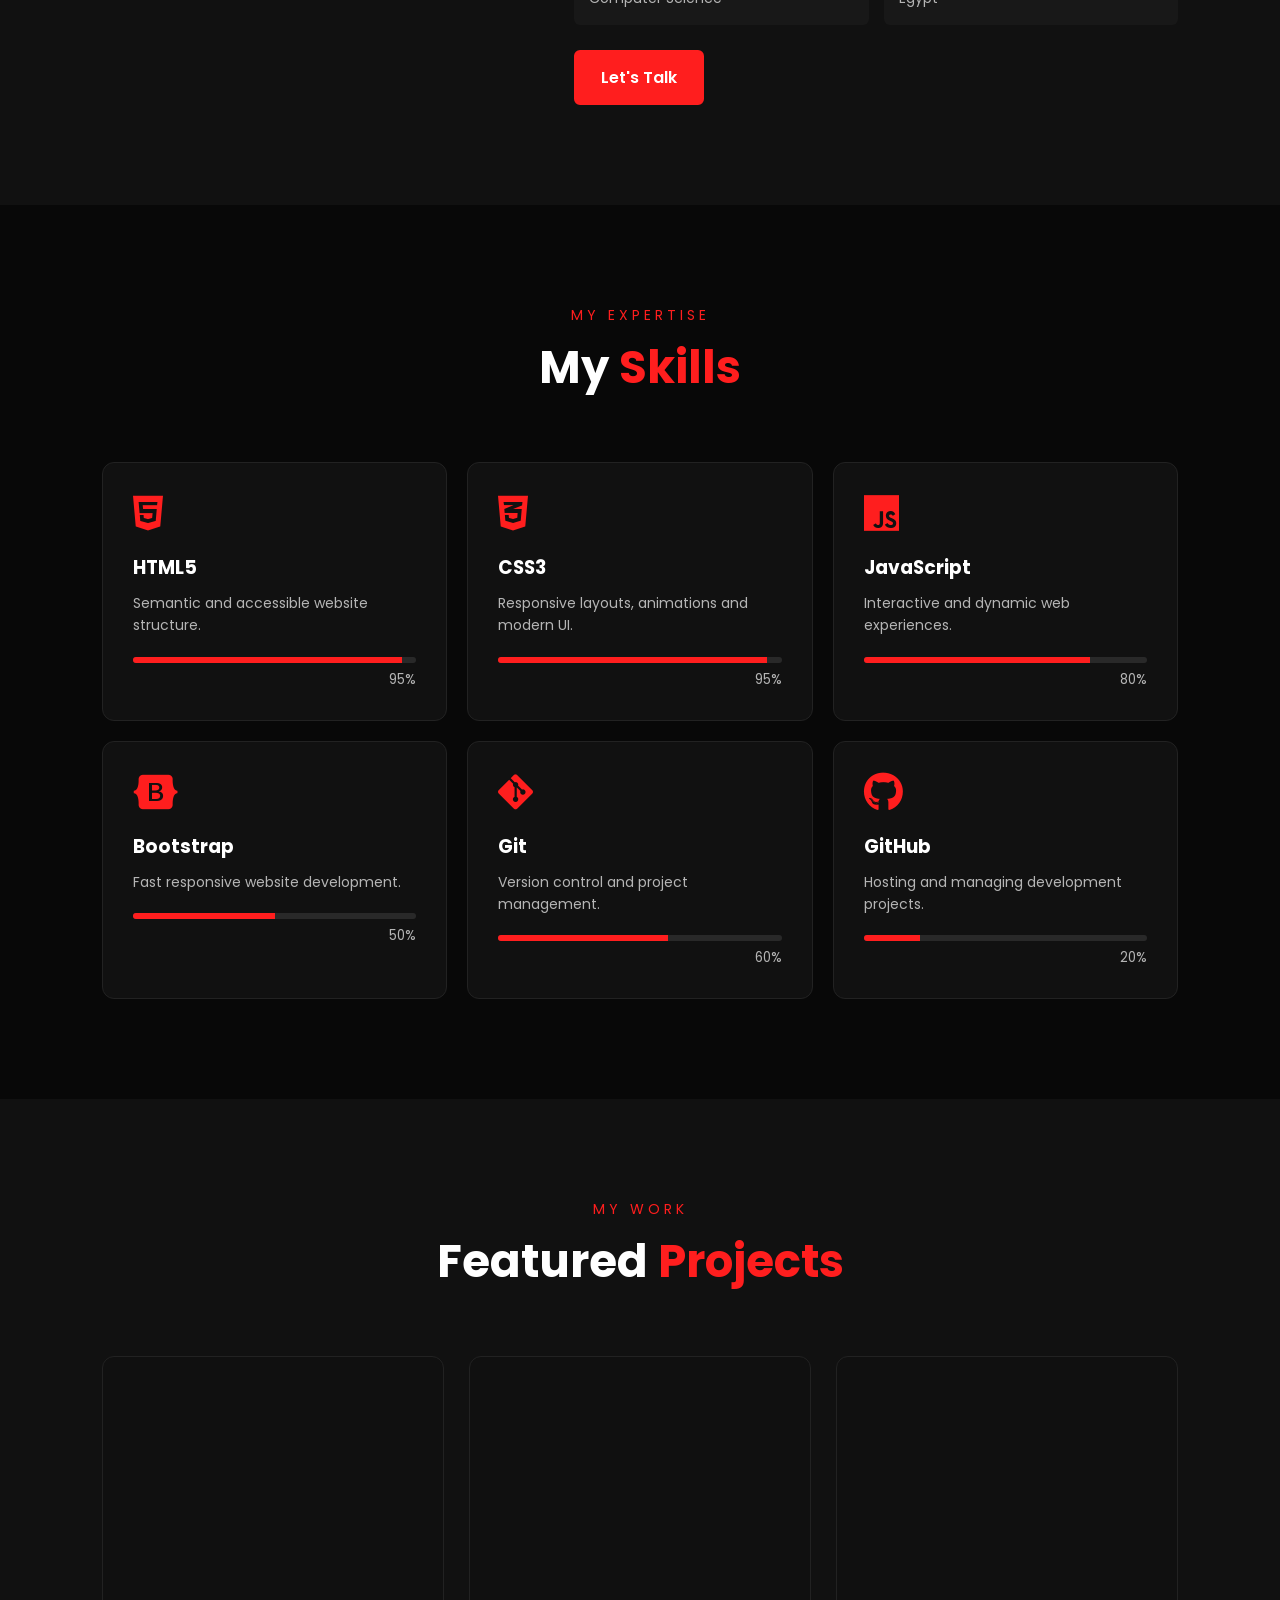
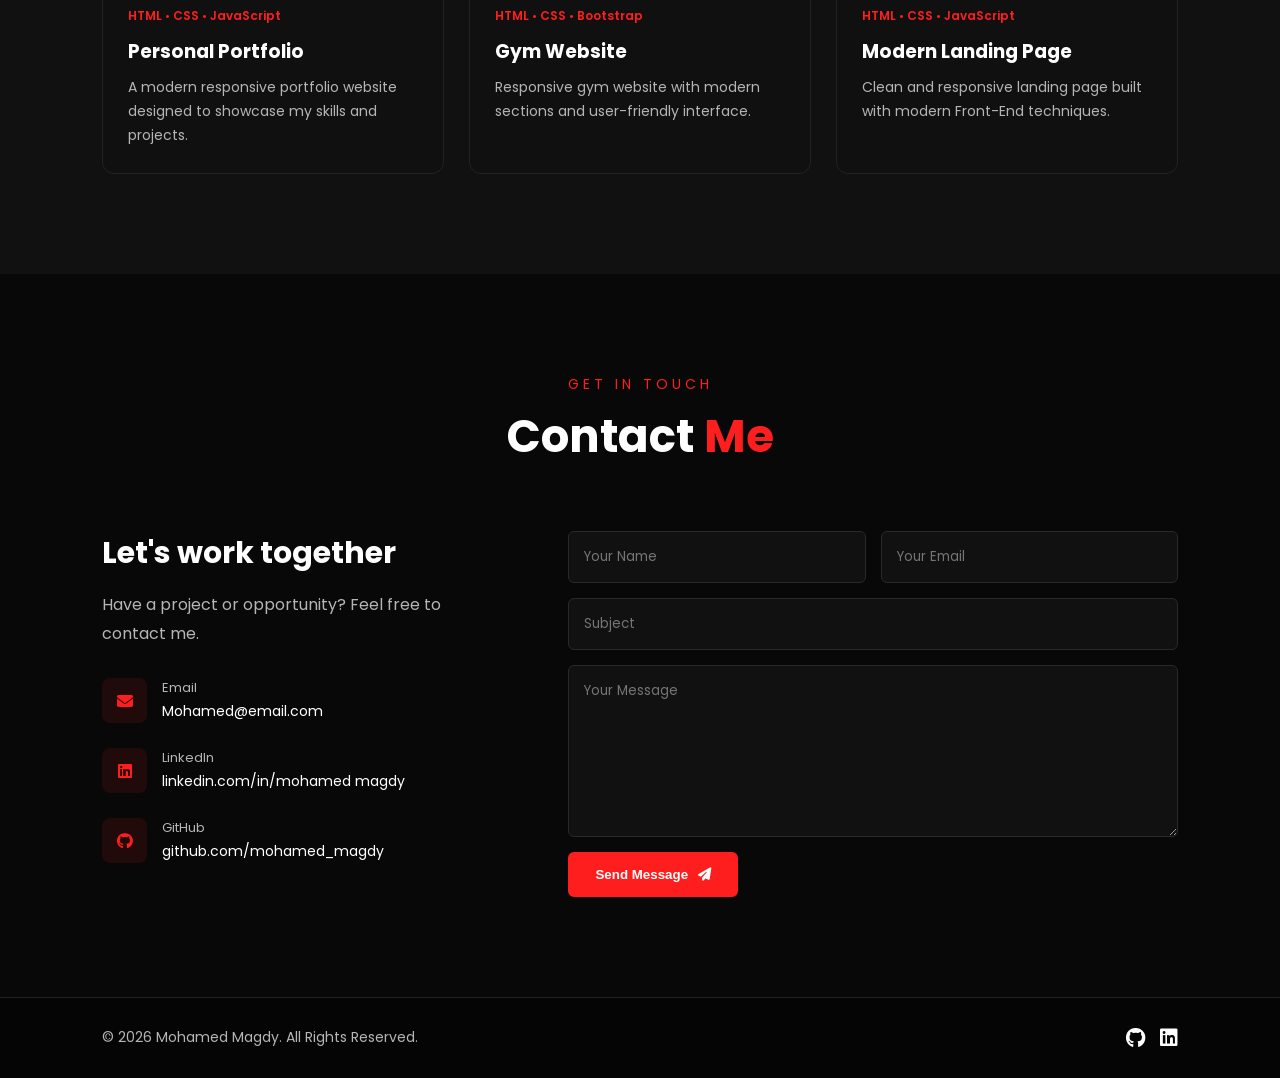
==== commit dab43056: "Update index.html" ====
--- a/index.html
+++ b/index.html
@@ -112,7 +112,7 @@
 
             <div class="image-box">
 
-                <img src="../imgpro/profile.jpeg"
+                <img src="../imgpro/WhatsApp2 Image 2026-08-30 at 5.41.33 PM.jpeg"
                     alt="">
 
             </div>
@@ -139,7 +139,7 @@
 
             <div class="about-image">
 
-                <img src="WhatsApp Image 2026-08-30 at 5.50.34 PM.jpeg"
+                <img src="../imgpro/WhatsApp2 Image 2026-08-30 at 5.41.33 PM.jpeg"
                     alt="Mohamed Magdy">
 
             </div>
